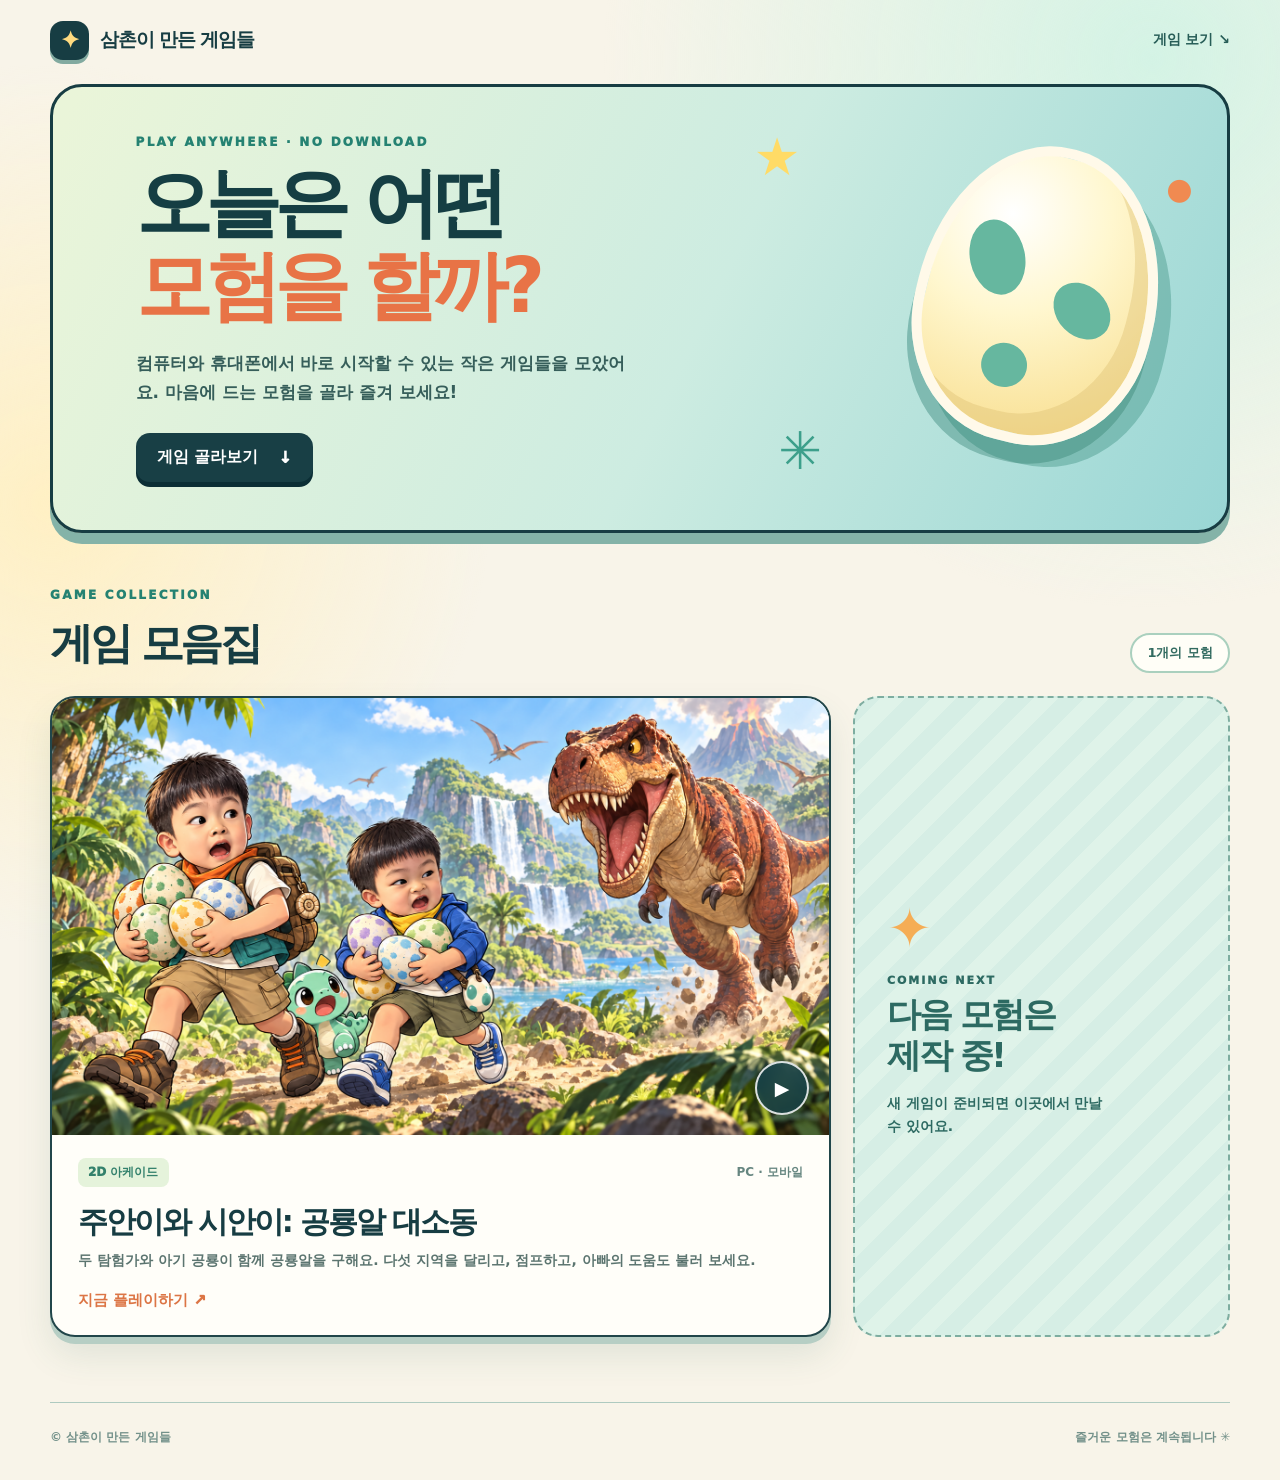
==== index.html @ eee66d40 "Add game collection and dinosaur rescue" ====
<!doctype html>
<html lang="ko">
<head>
  <meta charset="utf-8">
  <meta name="viewport" content="width=device-width, initial-scale=1, viewport-fit=cover">
  <meta name="theme-color" content="#143a40">
  <meta name="description" content="삼촌이 만든 브라우저 게임 모음집. 컴퓨터와 모바일에서 바로 즐겨 보세요.">
  <title>삼촌이 만든 게임들</title>
  <link rel="stylesheet" href="collection.css">
</head>
<body>
  <div class="site-shell">
    <header class="site-header">
      <a class="logo" href="./" aria-label="삼촌이 만든 게임들 홈"><span class="logo-mark" aria-hidden="true">✦</span><span>삼촌이 만든 게임들</span></a>
      <a class="header-link" href="#games">게임 보기 <span aria-hidden="true">↘</span></a>
    </header>

    <main>
      <section class="hero" aria-labelledby="hero-title">
        <div class="hero-copy">
          <p class="eyebrow">PLAY ANYWHERE · NO DOWNLOAD</p>
          <h1 id="hero-title">오늘은 어떤<br><em>모험을 할까?</em></h1>
          <p class="hero-description">컴퓨터와 휴대폰에서 바로 시작할 수 있는 작은 게임들을 모았어요. 마음에 드는 모험을 골라 즐겨 보세요!</p>
          <a class="primary-link" href="#games">게임 골라보기 <span aria-hidden="true">↓</span></a>
        </div>
        <div class="hero-decoration" aria-hidden="true"><span class="orbit orbit-one">★</span><span class="orbit orbit-two">✳</span><span class="orbit orbit-three">●</span><div class="hero-egg"><span></span><span></span><span></span></div></div>
      </section>

      <section class="games-section" id="games" aria-labelledby="games-title">
        <div class="section-heading"><div><p class="eyebrow">GAME COLLECTION</p><h2 id="games-title">게임 모음집</h2></div><span class="game-count">1개의 모험</span></div>
        <div class="games-grid">
          <a class="game-card" href="./games/dinosaur-rescue/" aria-label="주안이와 시안이: 공룡알 대소동 게임 시작">
            <div class="card-image"><img src="./games/dinosaur-rescue/assets/concepts/title-screen-v2.png" alt="공룡알을 안은 주안이와 시안이가 티라노를 피해 달리는 게임 그림" loading="eager"><span class="play-icon" aria-hidden="true">▶</span></div>
            <div class="card-content"><div class="card-topline"><span class="card-tag">2D 아케이드</span><span class="card-device">PC · 모바일</span></div><h3>주안이와 시안이: 공룡알 대소동</h3><p>두 탐험가와 아기 공룡이 함께 공룡알을 구해요. 다섯 지역을 달리고, 점프하고, 아빠의 도움도 불러 보세요.</p><span class="card-cta">지금 플레이하기 <span aria-hidden="true">↗</span></span></div>
          </a>
          <div class="coming-card" aria-label="다음 게임 준비 중"><span class="coming-spark" aria-hidden="true">✦</span><span class="coming-label">COMING NEXT</span><h3>다음 모험은<br>제작 중!</h3><p>새 게임이 준비되면 이곳에서 만날 수 있어요.</p></div>
        </div>
      </section>
    </main>
    <footer class="site-footer"><span>© 삼촌이 만든 게임들</span><span>즐거운 모험은 계속됩니다 ✳</span></footer>
  </div>
</body>
</html>
---- collection.css ----
:root{font-family:"Malgun Gothic","Apple SD Gothic Neo",system-ui,sans-serif;color:#173d43;background:#f8f4e9}*{box-sizing:border-box}html{scroll-behavior:smooth}body{margin:0;min-width:320px;background:radial-gradient(circle at 90% 4%,#d4f3e5 0,transparent 30%),radial-gradient(circle at 4% 34%,#fff0c4 0,transparent 28%),#f8f4e9}.site-shell{width:min(100% - 36px,1180px);margin:auto}.site-header{height:80px;display:flex;align-items:center;justify-content:space-between;gap:20px}.logo{display:inline-flex;align-items:center;gap:11px;color:#173d43;text-decoration:none;font-weight:1000;font-size:19px;letter-spacing:-.06em}.logo-mark{display:grid;place-items:center;width:39px;height:39px;border-radius:13px;background:#173d43;color:#ffdb80;font-size:23px;box-shadow:0 4px 0 #82aaa0}.header-link{color:#275d57;text-decoration:none;font-size:14px;font-weight:900}.header-link:hover,.primary-link:hover,.card-cta:hover{color:#da7441}.hero{position:relative;min-height:370px;display:flex;align-items:center;overflow:hidden;margin:4px 0 55px;padding:48px 7%;border:3px solid #173d43;border-radius:32px;background:linear-gradient(116deg,#eaf5d9 2%,#cdece1 55%,#99d6d5 100%);box-shadow:0 11px 0 #84b3a8}.hero-copy{position:relative;z-index:2;max-width:590px}.eyebrow{margin:0 0 13px;color:#258272;font-size:12px;font-weight:1000;letter-spacing:.19em}.hero h1{margin:0;color:#153e43;font-size:clamp(42px,6vw,76px);line-height:1.09;letter-spacing:-.09em}.hero h1 em{color:#e87346;font-style:normal}.hero-description{max-width:510px;margin:21px 0 25px;font-size:17px;font-weight:650;line-height:1.75;color:#365e5a}.primary-link{display:inline-flex;align-items:center;gap:20px;padding:14px 21px;border-radius:14px;background:#183f45;color:white;text-decoration:none;font-weight:950;box-shadow:0 5px 0 #0b2e35;transition:transform .18s}.primary-link:hover{transform:translateY(-3px);color:#fff}.hero-decoration{position:absolute;inset:0 0 0 58%;overflow:hidden}.hero-egg{position:absolute;right:14%;top:13%;width:240px;height:300px;border:10px solid #fff9e9;border-radius:49% 49% 47% 47% / 54% 54% 42% 42%;transform:rotate(14deg);background:radial-gradient(circle at 30% 24%,#fff 0,#fff7cf 38%,#f7d982 100%);box-shadow:18px 18px 0 #1f796750,0 19px 0 #7fbab1,inset -18px -18px 0 #ddbd7166}.hero-egg span{position:absolute;border-radius:50%;background:#66b79f}.hero-egg span:nth-child(1){left:34px;top:75px;width:55px;height:76px;transform:rotate(-26deg)}.hero-egg span:nth-child(2){right:32px;top:120px;width:63px;height:50px;transform:rotate(31deg)}.hero-egg span:nth-child(3){left:71px;bottom:42px;width:46px;height:44px}.orbit{position:absolute;font-size:52px;font-weight:900}.orbit-one{top:9%;left:4%;color:#ffdb66}.orbit-two{bottom:11%;left:9%;color:#3c9f8b}.orbit-three{top:19%;right:7%;color:#f08a51;font-size:30px}.section-heading{display:flex;align-items:end;justify-content:space-between;gap:20px;margin-bottom:23px}.section-heading h2{margin:0;font-size:clamp(30px,3.5vw,43px);letter-spacing:-.08em}.game-count{padding:9px 15px;border:2px solid #aad0be;border-radius:999px;background:#fffef7;color:#326b60;font-weight:850;font-size:13px}.games-grid{display:grid;grid-template-columns:minmax(0,1.45fr) minmax(250px,.7fr);gap:22px}.game-card{display:block;overflow:hidden;border:2px solid #21464a;border-radius:25px;background:#fffef9;color:inherit;text-decoration:none;box-shadow:0 7px 0 #b6cec4,0 18px 35px #3567591f;transition:transform .2s,box-shadow .2s}.game-card:hover{transform:translateY(-5px);box-shadow:0 12px 0 #b6cec4,0 22px 38px #3567592d}.card-image{position:relative;aspect-ratio:16/9;overflow:hidden;background:#92caba}.card-image img{display:block;width:100%;height:100%;object-fit:cover;transition:transform .35s}.game-card:hover .card-image img{transform:scale(1.04)}.play-icon{position:absolute;right:20px;bottom:20px;display:grid;place-items:center;width:54px;height:54px;border:2px solid #ffffffd6;border-radius:50%;background:#143f46d9;color:#fff;font-size:19px;box-shadow:0 5px 16px #052a3270;backdrop-filter:blur(9px)}.card-content{padding:23px 26px 25px}.card-topline{display:flex;align-items:center;justify-content:space-between;gap:12px}.card-tag{padding:6px 10px;border-radius:8px;background:#e5f3db;color:#33816c;font-size:12px;font-weight:950}.card-device{color:#668680;font-size:12px;font-weight:800}.card-content h3{margin:15px 0 8px;font-size:clamp(22px,2.4vw,30px);line-height:1.3;letter-spacing:-.07em}.card-content p{margin:0;color:#5c7570;font-size:14px;font-weight:650;line-height:1.65}.card-cta{display:inline-block;margin-top:19px;color:#dc7545;font-size:15px;font-weight:1000}.coming-card{display:flex;flex-direction:column;align-items:flex-start;justify-content:center;min-height:420px;padding:32px;border:2px dashed #7eada0;border-radius:25px;background:repeating-linear-gradient(135deg,#d6eee5,#d6eee5 18px,#dff3e9 18px,#dff3e9 36px);color:#2d6a62}.coming-spark{font-size:54px;color:#f5ad55}.coming-label{margin:14px 0 7px;font-size:11px;font-weight:1000;letter-spacing:.18em}.coming-card h3{margin:0;font-size:34px;line-height:1.23;letter-spacing:-.07em}.coming-card p{max-width:220px;margin:15px 0 0;font-size:14px;line-height:1.6;font-weight:700}.site-footer{display:flex;justify-content:space-between;gap:15px;margin-top:65px;padding:26px 0 34px;border-top:1px solid #aecac0;color:#73918a;font-size:12px;font-weight:750}@media(max-width:760px){.site-shell{width:min(100% - 24px,610px)}.site-header{height:69px}.logo{font-size:16px}.header-link{font-size:12px}.hero{min-height:385px;margin-bottom:47px;padding:34px 26px;align-items:start}.hero-copy{max-width:100%}.hero h1{font-size:clamp(38px,10vw,54px)}.hero-description{max-width:400px;font-size:14px;line-height:1.6;margin:16px 0 20px}.hero-decoration{inset:42% -4% 0 42%;opacity:.6}.hero-egg{top:5%;right:20%;width:120px;height:154px;border-width:5px}.hero-egg span:nth-child(1){left:15px;top:34px;width:30px;height:40px}.hero-egg span:nth-child(2){right:15px;top:55px;width:34px;height:27px}.hero-egg span:nth-child(3){left:40px;bottom:18px;width:24px;height:24px}.games-grid{grid-template-columns:1fr}.coming-card{min-height:230px}.site-footer{margin-top:45px}}@media(max-width:430px){.hero{min-height:430px}.hero-decoration{inset:54% -9% 0 37%}.section-heading h2{font-size:29px}.game-count{font-size:11px;padding:7px 11px}.card-content{padding:19px}.card-content h3{font-size:21px}.site-footer{flex-direction:column;gap:6px}}
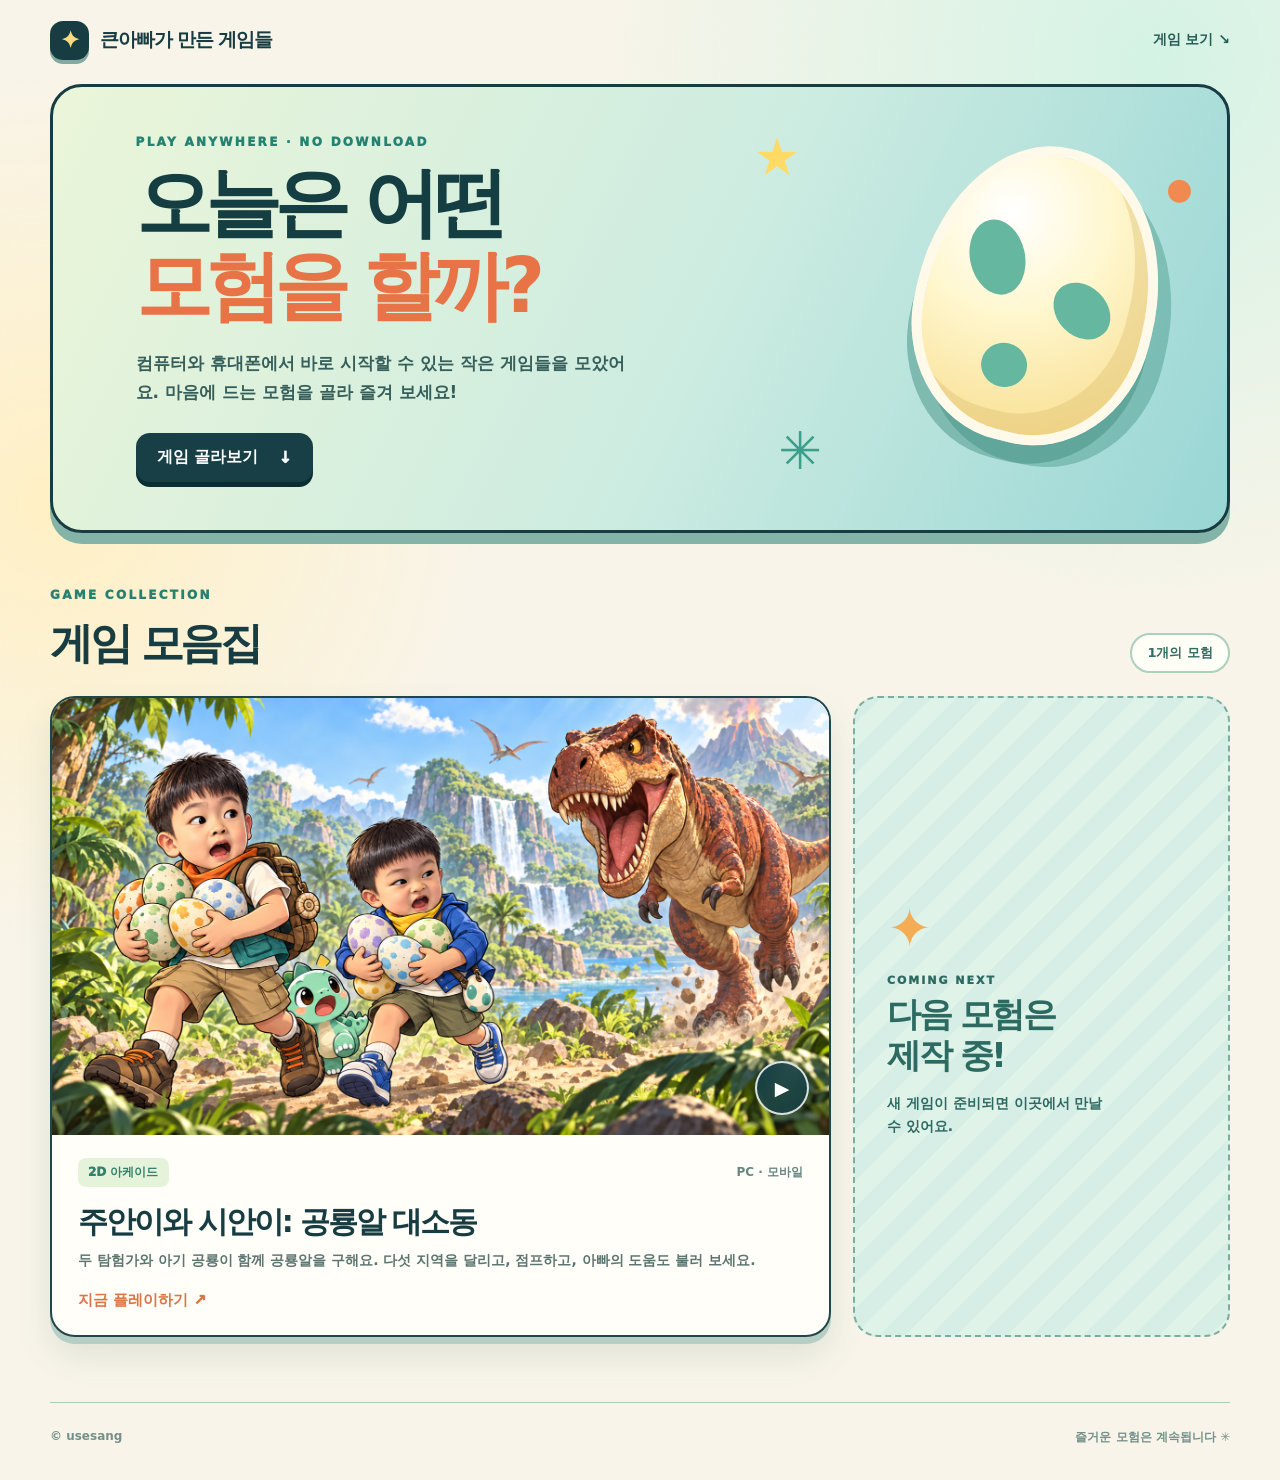
==== commit b28d1be8: "Fix mobile start button and update branding" ====
--- a/index.html
+++ b/index.html
@@ -4,14 +4,18 @@
   <meta charset="utf-8">
   <meta name="viewport" content="width=device-width, initial-scale=1, viewport-fit=cover">
   <meta name="theme-color" content="#143a40">
-  <meta name="description" content="삼촌이 만든 브라우저 게임 모음집. 컴퓨터와 모바일에서 바로 즐겨 보세요.">
-  <title>삼촌이 만든 게임들</title>
+  <meta name="description" content="큰아빠가 만든 브라우저 게임 모음집. 컴퓨터와 모바일에서 바로 즐겨 보세요.">
+  <title>큰아빠가 만든 게임들</title>
   <link rel="stylesheet" href="collection.css">
+  <style>
+    .copyright-link{color:inherit;text-decoration:none}
+    .copyright-link:hover,.copyright-link:focus-visible{color:#275d57;text-decoration:underline}
+  </style>
 </head>
 <body>
   <div class="site-shell">
     <header class="site-header">
-      <a class="logo" href="./" aria-label="삼촌이 만든 게임들 홈"><span class="logo-mark" aria-hidden="true">✦</span><span>삼촌이 만든 게임들</span></a>
+      <a class="logo" href="./" aria-label="큰아빠가 만든 게임들 홈"><span class="logo-mark" aria-hidden="true">✦</span><span>큰아빠가 만든 게임들</span></a>
       <a class="header-link" href="#games">게임 보기 <span aria-hidden="true">↘</span></a>
     </header>
 
@@ -37,7 +41,7 @@
         </div>
       </section>
     </main>
-    <footer class="site-footer"><span>© 삼촌이 만든 게임들</span><span>즐거운 모험은 계속됩니다 ✳</span></footer>
+    <footer class="site-footer"><a class="copyright-link" href="mailto:usesang+code@gmail.com" aria-label="usesang에게 이메일 보내기">© usesang</a><span>즐거운 모험은 계속됩니다 ✳</span></footer>
   </div>
 </body>
 </html>
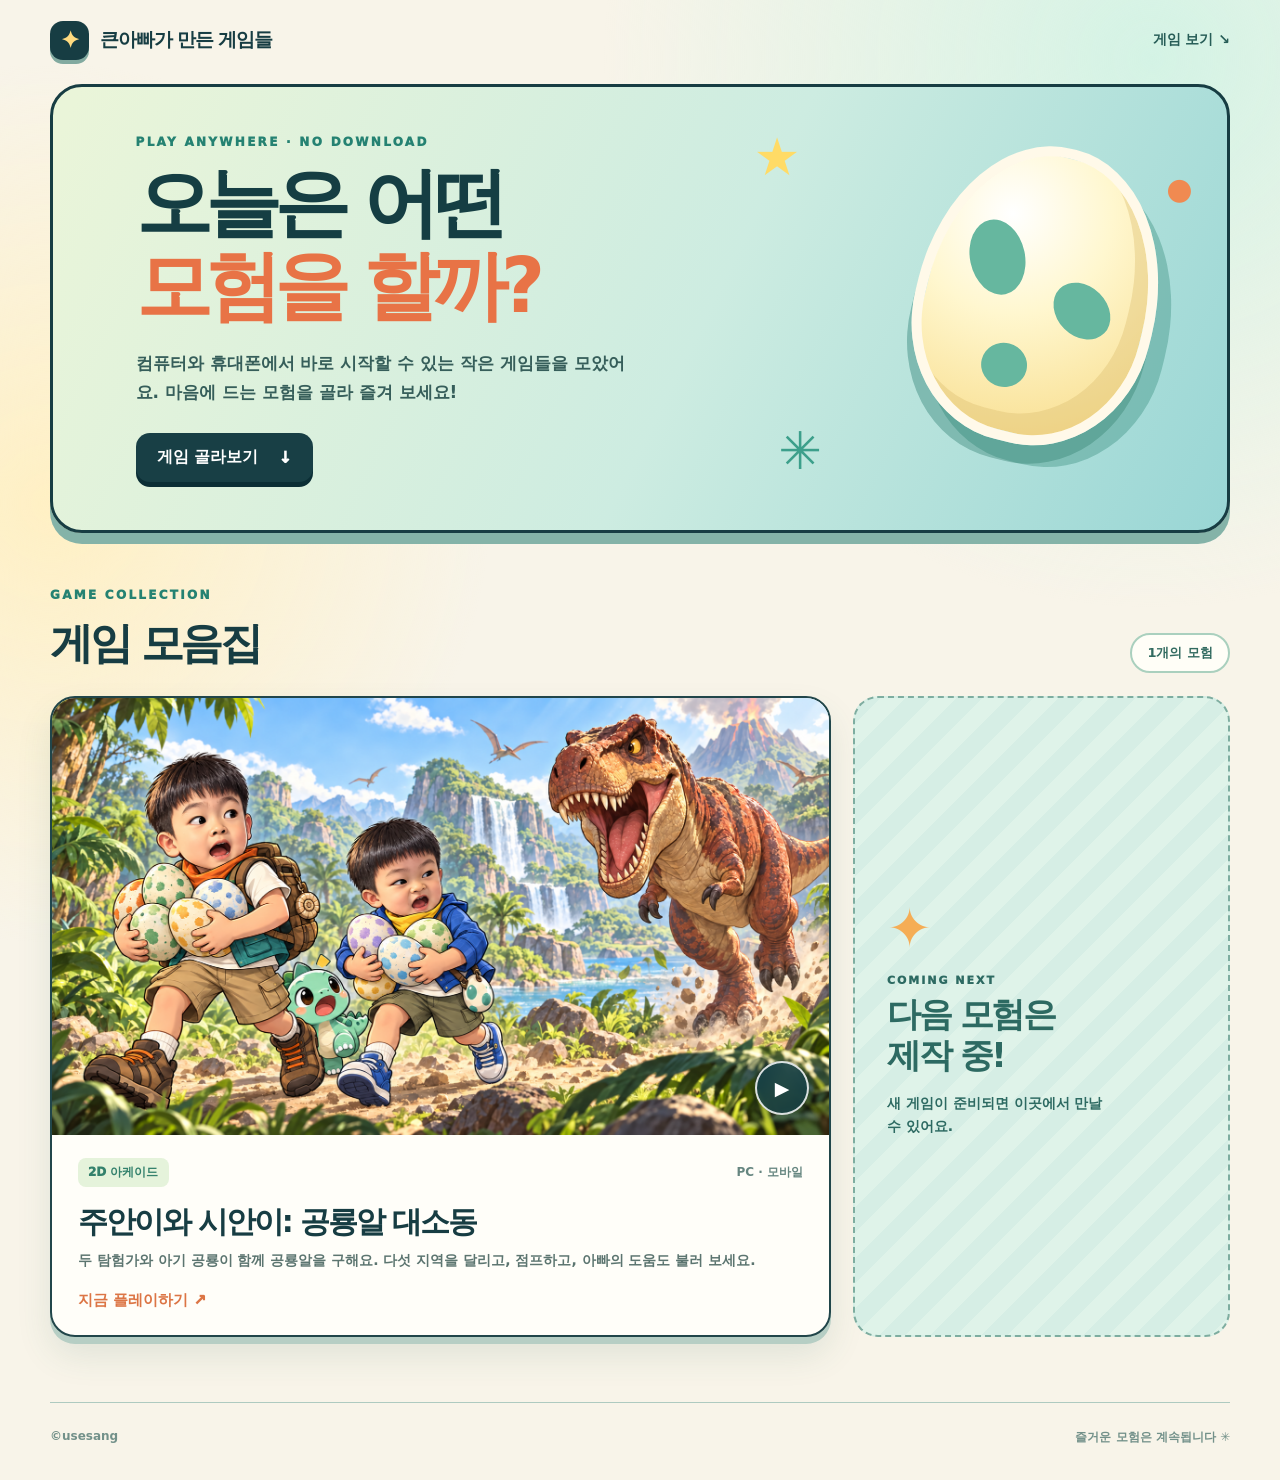
==== commit e91dd3a2: "Improve mobile fullscreen game experience" ====
--- a/index.html
+++ b/index.html
@@ -4,8 +4,12 @@
   <meta charset="utf-8">
   <meta name="viewport" content="width=device-width, initial-scale=1, viewport-fit=cover">
   <meta name="theme-color" content="#143a40">
+  <meta name="apple-mobile-web-app-capable" content="yes">
+  <meta name="apple-mobile-web-app-status-bar-style" content="black-translucent">
+  <meta name="mobile-web-app-capable" content="yes">
   <meta name="description" content="큰아빠가 만든 브라우저 게임 모음집. 컴퓨터와 모바일에서 바로 즐겨 보세요.">
   <title>큰아빠가 만든 게임들</title>
+  <link rel="manifest" href="manifest.json">
   <link rel="stylesheet" href="collection.css">
   <style>
     .copyright-link{color:inherit;text-decoration:none}
@@ -41,7 +45,7 @@
         </div>
       </section>
     </main>
-    <footer class="site-footer"><a class="copyright-link" href="mailto:usesang+code@gmail.com" aria-label="usesang에게 이메일 보내기">© usesang</a><span>즐거운 모험은 계속됩니다 ✳</span></footer>
+    <footer class="site-footer"><a class="copyright-link" href="mailto:usesang+code@gmail.com" aria-label="usesang에게 이메일 보내기">©usesang</a><span>즐거운 모험은 계속됩니다 ✳</span></footer>
   </div>
 </body>
 </html>
